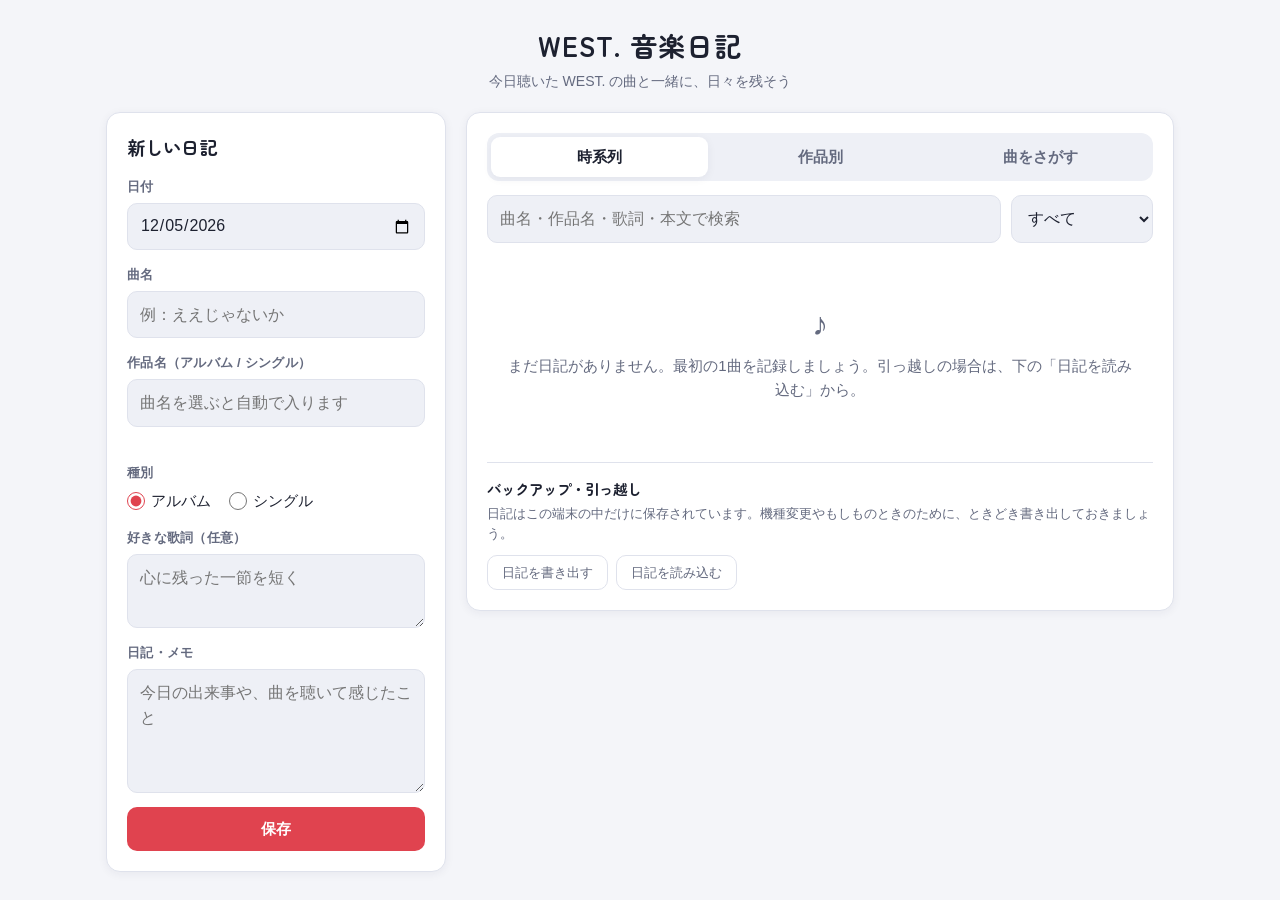
==== index.html @ 43a7b27a "WEST. 音楽日記の PWA 版を追加 - スマホのホーム画面から使える PWA 版（日記は端末の localStorage に保存） - 曲をさがす・好きな歌詞・歌詞/YouTube Music " ====
<!DOCTYPE html>
<html lang="ja">
<head>
  <meta charset="UTF-8">
  <meta name="viewport" content="width=device-width, initial-scale=1, viewport-fit=cover">
  <title>WEST. 音楽日記</title>
  <meta name="description" content="今日聴いた WEST. の曲と一緒に、日々を残す音楽日記">
  <meta name="theme-color" content="#f4f5f9" media="(prefers-color-scheme: light)">
  <meta name="theme-color" content="#12141b" media="(prefers-color-scheme: dark)">
  <meta name="apple-mobile-web-app-capable" content="yes">
  <meta name="mobile-web-app-capable" content="yes">
  <meta name="apple-mobile-web-app-title" content="WEST.日記">
  <meta name="apple-mobile-web-app-status-bar-style" content="default">
  <link rel="manifest" href="manifest.webmanifest">
  <link rel="icon" href="icons/icon-192.png" type="image/png">
  <link rel="apple-touch-icon" href="icons/apple-touch-icon.png">
  <link rel="preconnect" href="https://fonts.googleapis.com">
  <link rel="preconnect" href="https://fonts.gstatic.com" crossorigin>
  <link rel="stylesheet" href="https://fonts.googleapis.com/css2?family=Zen+Maru+Gothic:wght@500;700&display=swap">
  <link rel="stylesheet" href="style.css">
</head>
<body>
  <header class="site-header">
    <h1 class="site-title">WEST. 音楽日記</h1>
    <p class="site-subtitle">今日聴いた WEST. の曲と一緒に、日々を残そう</p>
  </header>

  <div class="notice-wrap"><p id="notice" class="notice" role="status" hidden></p></div>

  <main class="container">
    <section class="panel form-panel" aria-labelledby="form-heading">
      <h2 id="form-heading" class="panel-title">新しい日記</h2>
      <form id="entry-form" novalidate>
        <div class="form-row">
          <label for="date">日付</label>
          <input type="date" id="date" required>
        </div>
        <div class="form-row">
          <label for="song">曲名</label>
          <input type="text" id="song" list="song-options" maxlength="100" autocomplete="off" placeholder="例：ええじゃないか" required>
          <datalist id="song-options"></datalist>
        </div>
        <div class="form-row">
          <label for="album">作品名（アルバム / シングル）</label>
          <input type="text" id="album" list="album-options" maxlength="100" autocomplete="off" placeholder="曲名を選ぶと自動で入ります" required>
          <datalist id="album-options"></datalist>
          <p id="album-hint" class="hint" aria-live="polite"></p>
        </div>
        <fieldset class="category-field">
          <legend>種別</legend>
          <label class="radio"><input type="radio" id="cat-album" name="category" value="album" checked> アルバム</label>
          <label class="radio"><input type="radio" id="cat-single" name="category" value="single"> シングル</label>
        </fieldset>
        <div class="form-row">
          <label for="lyric">好きな歌詞（任意）</label>
          <textarea id="lyric" class="lyric-input" rows="2" maxlength="200" placeholder="心に残った一節を短く"></textarea>
        </div>
        <div class="form-row">
          <label for="memo">日記・メモ</label>
          <textarea id="memo" rows="4" maxlength="2000" placeholder="今日の出来事や、曲を聴いて感じたこと"></textarea>
        </div>
        <p id="form-error" class="form-error" role="alert" hidden></p>
        <div class="form-actions">
          <button type="submit" id="submit-btn" class="btn btn-primary">
            <span class="btn-label">保存</span>
          </button>
          <button type="button" id="cancel-btn" class="btn btn-secondary" hidden>キャンセル</button>
        </div>
      </form>
    </section>

    <section class="panel" aria-label="日記一覧">
      <div class="tabs" role="tablist">
        <button type="button" id="tab-timeline" class="tab is-active" role="tab" aria-selected="true" data-view="timeline">時系列</button>
        <button type="button" id="tab-group" class="tab" role="tab" aria-selected="false" data-view="group">作品別</button>
        <button type="button" id="tab-songs" class="tab" role="tab" aria-selected="false" data-view="songs">曲をさがす</button>
      </div>
      <div class="filters">
        <input type="search" id="search" class="search-input" placeholder="曲名・作品名・歌詞・本文で検索" aria-label="キーワード検索">
        <select id="category-filter" class="category-filter" aria-label="種別で絞り込み">
          <option value="all">すべて</option>
          <option value="album">アルバムのみ</option>
          <option value="single">シングルのみ</option>
        </select>
      </div>
      <p id="count" class="count" hidden></p>
      <div id="entry-list" class="entry-list" aria-live="polite">
        <div class="empty"><span class="empty-icon">♪</span><p>日記を読み込んでいます…</p></div>
      </div>
      <div class="data-panel">
        <h2 class="data-title">バックアップ・引っ越し</h2>
        <p class="data-note">日記はこの端末の中だけに保存されています。機種変更やもしものときのために、ときどき書き出しておきましょう。</p>
        <div class="data-actions">
          <button type="button" id="export-btn" class="btn btn-small">日記を書き出す</button>
          <button type="button" id="import-btn" class="btn btn-small">日記を読み込む</button>
          <input type="file" id="import-file" accept=".json,application/json" hidden>
        </div>
        <p id="backup-status" class="backup-status"></p>
        <p id="data-message" class="data-message" role="status"></p>
      </div>
    </section>
  </main>
  <audio id="player" preload="none"></audio>

  <script src="app.js"></script>
</body>
</html>
---- style.css ----
/* レイアウト: PC は左に入力フォーム・右に一覧の2カラム、狭い画面では1カラムに積む */
:root {
  --bg: #f4f5f9;
  --surface: #ffffff;
  --surface-alt: #eef0f6;
  --border: #dfe2ec;
  --text: #1d2130;
  --text-muted: #646a7f;
  --primary: #e0434f;
  --primary-hover: #c9323e;
  --primary-soft: #fde7e9;
  --on-primary: #ffffff;
  --album: #3466d6;
  --album-soft: #e3ebfc;
  --single: #b8700c;
  --single-soft: #fcefd9;
  --danger: #c22f2f;
  --danger-soft: #fbe5e5;
  --shadow: 0 2px 10px rgba(30, 30, 60, 0.06);
  --placeholder-grad: linear-gradient(135deg, #e0434f 0%, #f29e4c 50%, #3466d6 100%);
  --font-display: "Zen Maru Gothic", "Hiragino Maru Gothic ProN", "Hiragino Sans", sans-serif;
  --font-body: -apple-system, BlinkMacSystemFont, "Hiragino Sans", "Hiragino Kaku Gothic ProN", "Noto Sans JP", "Yu Gothic UI", Meiryo, sans-serif;
  --radius: 14px;
}
@media (prefers-color-scheme: dark) {
  :root:not([data-theme="light"]) {
    --bg: #12141b; --surface: #1b1e28; --surface-alt: #252938; --border: #313648;
    --text: #e9ebf2; --text-muted: #9ca2b6; --primary: #f0646e; --primary-hover: #f57f87;
    --primary-soft: #3b2328; --on-primary: #1a0c0e; --album: #86a7f6; --album-soft: #22304f;
    --single: #f0b05a; --single-soft: #3d2f1a; --danger: #f27a7a; --danger-soft: #3d2222;
    --shadow: 0 2px 10px rgba(0, 0, 0, 0.35);
    color-scheme: dark;
  }
}
:root[data-theme="dark"] {
  --bg: #12141b; --surface: #1b1e28; --surface-alt: #252938; --border: #313648;
  --text: #e9ebf2; --text-muted: #9ca2b6; --primary: #f0646e; --primary-hover: #f57f87;
  --primary-soft: #3b2328; --on-primary: #1a0c0e; --album: #86a7f6; --album-soft: #22304f;
  --single: #f0b05a; --single-soft: #3d2f1a; --danger: #f27a7a; --danger-soft: #3d2222;
  --shadow: 0 2px 10px rgba(0, 0, 0, 0.35);
  color-scheme: dark;
}

* { box-sizing: border-box; }
[hidden] { display: none !important; }
html { -webkit-text-size-adjust: 100%; }
body {
  margin: 0;
  padding: env(safe-area-inset-top, 0px) env(safe-area-inset-right, 0px) env(safe-area-inset-bottom, 0px) env(safe-area-inset-left, 0px);
  background: var(--bg);
  color: var(--text);
  font-family: var(--font-body);
  font-size: 15px;
  line-height: 1.6;
}
@media (prefers-reduced-motion: reduce) {
  * { animation: none !important; transition: none !important; scroll-behavior: auto !important; }
}

.site-header { padding: 24px 16px 4px; text-align: center; }
.site-title { margin: 0; font-family: var(--font-display); font-weight: 700; font-size: 1.7rem; letter-spacing: 0.04em; }
.site-subtitle { margin: 2px 0 0; color: var(--text-muted); font-size: 0.88rem; }

.notice {
  max-width: 1100px; margin: 12px auto 0; padding: 10px 14px;
  border-radius: 10px; background: var(--danger-soft); color: var(--danger); font-size: 0.9rem;
}
/* お知らせはスクロールしても見えるよう上に固定する */
.notice-wrap { padding: 0 16px; position: sticky; top: env(safe-area-inset-top, 0px); z-index: 10; }
.notice { box-shadow: var(--shadow); }

.container {
  max-width: 1100px; margin: 0 auto; padding: 16px;
  display: grid; grid-template-columns: 340px minmax(0, 1fr); gap: 20px; align-items: start;
}
.panel {
  background: var(--surface); border: 1px solid var(--border); border-radius: var(--radius);
  box-shadow: var(--shadow); padding: 20px; min-width: 0;
}
.form-panel { position: sticky; top: calc(env(safe-area-inset-top, 0px) + 16px); }
.form-panel.is-editing { border-color: var(--primary); box-shadow: 0 0 0 3px var(--primary-soft); }
.panel-title { margin: 0 0 14px; font-family: var(--font-display); font-size: 1.15rem; }

/* フォーム */
form { display: flex; flex-direction: column; gap: 14px; }
.form-row { display: flex; flex-direction: column; gap: 6px; }
.form-row > label, .category-field legend { font-size: 0.82rem; font-weight: 700; color: var(--text-muted); letter-spacing: 0.02em; }
input[type="date"], input[type="text"], input[type="search"], textarea, select {
  width: 100%; font: inherit; font-size: 16px; color: var(--text);
  background: var(--surface-alt); border: 1px solid var(--border); border-radius: 10px; padding: 10px 12px;
  transition: border-color .15s, box-shadow .15s;
}
input:focus, textarea:focus, select:focus { outline: none; border-color: var(--primary); box-shadow: 0 0 0 3px var(--primary-soft); }
textarea { resize: vertical; min-height: 96px; }
textarea.lyric-input { min-height: 60px; }
/* iOS Safari の日付入力はネイティブ表示のままだと幅・高さが崩れるため揃える */
input[type="date"] {
  -webkit-appearance: none; appearance: none;
  display: block; min-width: 0; max-width: 100%; min-height: 44px; line-height: 1.4;
}
input[type="date"]::-webkit-date-and-time-value { text-align: left; margin: 0; }
.hint { margin: 0; font-size: 0.8rem; color: var(--text-muted); display: flex; align-items: center; gap: 8px; min-height: 1.2em; }
.hint img { width: 28px; height: 28px; border-radius: 4px; flex-shrink: 0; }
.hint.is-missing { color: var(--single); }
.category-field { border: none; padding: 0; margin: 0; display: flex; flex-wrap: wrap; gap: 6px 18px; }
.category-field legend { padding: 0; margin-bottom: 6px; }
.radio { display: inline-flex; align-items: center; gap: 6px; cursor: pointer; }
.radio input { accent-color: var(--primary); width: 18px; height: 18px; margin: 0; }
.form-error { margin: 0; color: var(--danger); font-size: 0.88rem; }
.form-actions { display: flex; gap: 10px; }

/* ボタン */
.btn {
  font: inherit; border: none; border-radius: 10px; padding: 10px 18px; cursor: pointer;
  display: inline-flex; align-items: center; justify-content: center; gap: 8px; transition: background .15s, opacity .15s;
}
.btn:focus-visible, .tab:focus-visible { outline: 2px solid var(--primary); outline-offset: 2px; }
.btn-primary { flex: 1; background: var(--primary); color: var(--on-primary); font-weight: 700; }
.btn-primary:hover:not(:disabled) { background: var(--primary-hover); }
.btn:disabled { opacity: .6; cursor: not-allowed; }
.btn-secondary { background: var(--surface-alt); color: var(--text); border: 1px solid var(--border); }
.btn-small { padding: 4px 12px; font-size: 0.82rem; background: transparent; border: 1px solid var(--border); color: var(--text-muted); }
.btn-small:hover { color: var(--text); background: var(--surface-alt); }
.btn-danger:hover { color: var(--danger); border-color: var(--danger); }
.btn-danger-solid { padding: 4px 12px; font-size: 0.82rem; background: var(--danger); color: var(--surface); font-weight: 700; }
.spinner {
  display: none; width: 16px; height: 16px; border: 2px solid currentColor; border-right-color: transparent;
  border-radius: 50%; animation: spin .8s linear infinite;
}
.is-loading .spinner { display: inline-block; }
@keyframes spin { to { transform: rotate(360deg); } }

/* タブ・フィルター */
.tabs { display: flex; gap: 4px; padding: 4px; background: var(--surface-alt); border-radius: 12px; margin-bottom: 14px; }
.tab {
  flex: 1; font: inherit; font-weight: 700; padding: 8px; border: none; border-radius: 9px;
  background: transparent; color: var(--text-muted); cursor: pointer;
}
.tab.is-active { background: var(--surface); color: var(--text); box-shadow: var(--shadow); }
.filters { display: flex; gap: 10px; margin-bottom: 16px; }
.search-input { flex: 1; min-width: 0; }
.category-filter { width: auto; flex-shrink: 0; }
.count { margin: -6px 0 12px; font-size: 0.8rem; color: var(--text-muted); font-variant-numeric: tabular-nums; }

/* カード */
.entry-list { display: flex; flex-direction: column; gap: 14px; }
.card { display: flex; gap: 16px; padding: 14px; border: 1px solid var(--border); border-radius: 12px; background: var(--surface); }
.card.is-editing { border-color: var(--primary); background: var(--primary-soft); }
.artwork {
  flex-shrink: 0; width: 96px; height: 96px; border-radius: 10px; overflow: hidden;
  background: var(--placeholder-grad); display: flex; align-items: center; justify-content: center;
  color: #ffffff; font-size: 2rem;
}
.artwork img { width: 100%; height: 100%; object-fit: cover; display: block; }
.card-body { flex: 1; min-width: 0; display: flex; flex-direction: column; }
.card-meta { display: flex; align-items: center; gap: 8px; font-size: 0.82rem; color: var(--text-muted); font-variant-numeric: tabular-nums; }
.badge { display: inline-block; padding: 1px 8px; border-radius: 999px; font-size: 0.74rem; font-weight: 700; }
.badge-album { color: var(--album); background: var(--album-soft); }
.badge-single { color: var(--single); background: var(--single-soft); }
.card-song { margin: 4px 0 0; font-size: 1.05rem; font-weight: 700; overflow-wrap: anywhere; }
.card-album { margin: 0; font-size: 0.86rem; color: var(--text-muted); overflow-wrap: anywhere; }
.card-lyric {
  margin: 8px 0 0; padding: 2px 0 2px 10px; border-left: 3px solid var(--primary);
  color: var(--text-muted); font-style: italic; white-space: pre-wrap; overflow-wrap: anywhere;
}
.card-memo { margin: 8px 0 0; white-space: pre-wrap; overflow-wrap: anywhere; }
.card-actions { margin-top: 10px; display: flex; flex-wrap: wrap; justify-content: flex-end; align-items: center; gap: 8px; }
a.btn-small { text-decoration: none; }
.actions-gap { flex: 1; }
.btn-write { color: var(--primary); border-color: var(--primary); }
/* 試聴ボタン：再生中は背景で進み具合を示す */
.btn-play { --p: 0%; }
.btn-play.is-playing {
  color: var(--primary); border-color: var(--primary);
  background: linear-gradient(to right, var(--primary-soft) var(--p), transparent var(--p));
}

/* 書き出し・読み込み */
.data-panel { margin-top: 20px; padding-top: 14px; border-top: 1px solid var(--border); }
.data-title { margin: 0 0 4px; font-size: 0.9rem; font-family: var(--font-display); }
.data-note { margin: 0 0 10px; font-size: 0.8rem; color: var(--text-muted); }
.data-actions { display: flex; flex-wrap: wrap; gap: 8px; }
.data-actions .btn-small { padding: 6px 14px; }
.backup-status, .data-message { margin: 8px 0 0; font-size: 0.8rem; color: var(--text-muted); }
.backup-status:empty, .data-message:empty { display: none; }
.backup-status.is-warning { color: var(--single); }
.data-message.is-error { color: var(--danger); }

/* 曲をさがす */
.song-row { display: flex; gap: 12px; align-items: center; padding: 10px 12px; border: 1px solid var(--border); border-radius: 12px; }
.song-row .artwork { width: 56px; height: 56px; font-size: 1.3rem; }
.song-main { flex: 1; min-width: 0; }
.song-title { margin: 0; font-weight: 700; overflow-wrap: anywhere; }
.song-sub { margin: 0; font-size: 0.8rem; color: var(--text-muted); display: flex; flex-wrap: wrap; align-items: center; gap: 6px; font-variant-numeric: tabular-nums; }
.recorded { color: var(--primary); font-weight: 700; }
.song-row .card-actions { margin-top: 6px; justify-content: flex-start; }
.confirm-text { font-size: 0.82rem; color: var(--danger); margin-right: auto; }

/* 作品別 */
.group { display: flex; flex-direction: column; gap: 10px; }
.group + .group { margin-top: 12px; }
.group-header { display: flex; align-items: center; gap: 12px; padding-bottom: 8px; border-bottom: 1px solid var(--border); }
.group-header .artwork { width: 56px; height: 56px; font-size: 1.3rem; }
.group-info { min-width: 0; }
.group-title { margin: 0; font-family: var(--font-display); font-size: 1.08rem; overflow-wrap: anywhere; text-wrap: balance; }
.group-sub { margin: 0; font-size: 0.8rem; color: var(--text-muted); display: flex; flex-wrap: wrap; align-items: center; gap: 6px; font-variant-numeric: tabular-nums; }

.empty { text-align: center; color: var(--text-muted); padding: 40px 16px; }
.empty-icon { font-size: 2rem; display: block; margin-bottom: 4px; }
.empty p { margin: 0; }

@media (max-width: 820px) {
  .container { grid-template-columns: minmax(0, 1fr); }
  .form-panel { position: static; }
}
@media (max-width: 480px) {
  .container { padding: 12px 16px; gap: 14px; }
  .panel { padding: 16px; }
  .filters { flex-direction: column; }
  .category-filter { width: 100%; }
  .card { gap: 12px; padding: 12px; }
  .card .artwork { width: 72px; height: 72px; font-size: 1.6rem; }
  /* 外部リンクのボタンと、編集・削除を別の行に分ける */
  .card-actions { justify-content: flex-start; gap: 6px; }
  .actions-gap { flex-basis: 100%; height: 0; }
  .card-actions .btn-small { padding: 4px 10px; }
  .song-row { align-items: flex-start; }
  .song-row .artwork { width: 48px; height: 48px; }
}
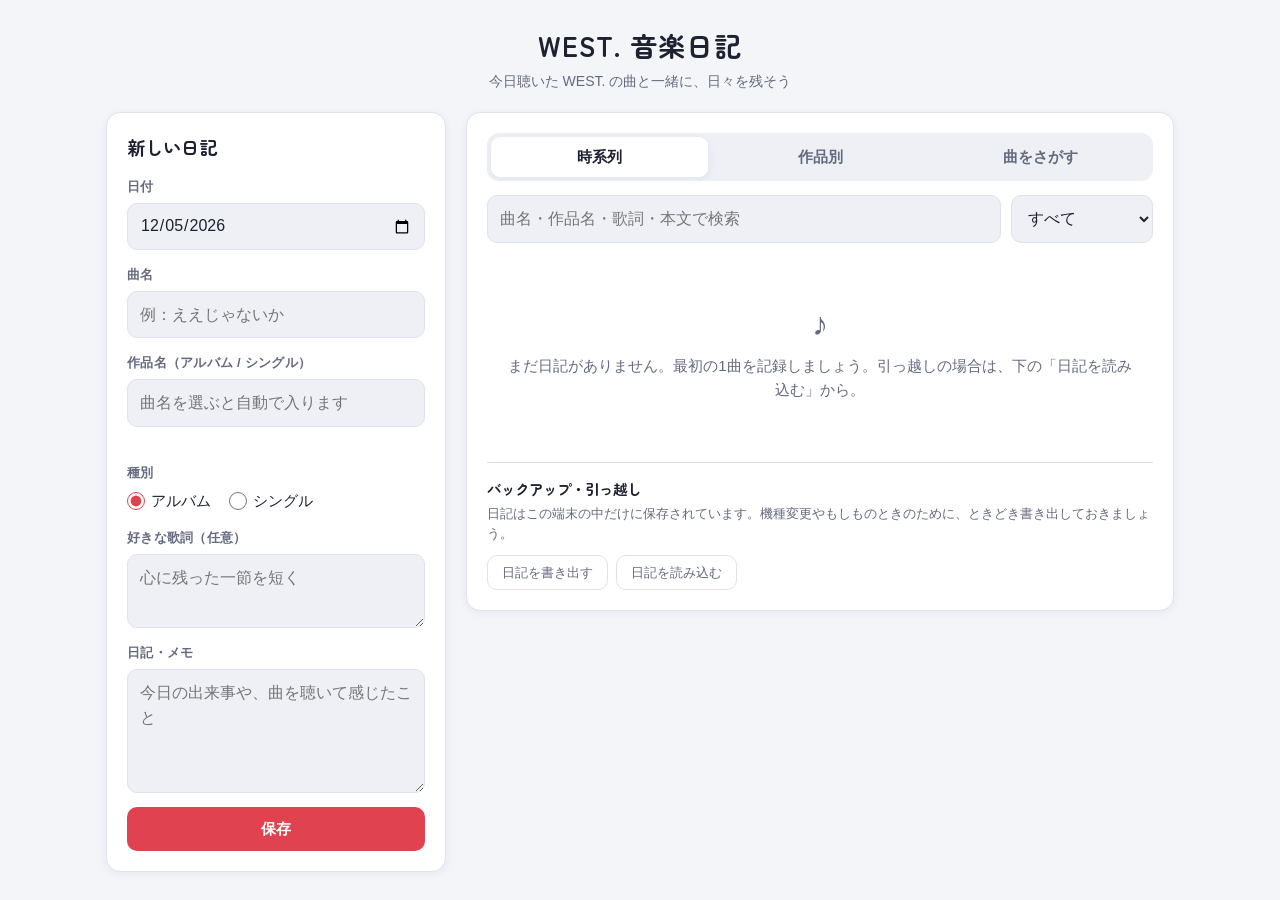
==== commit b03ebb73: "「いちばん上へ戻る」ボタンを追加 Co-Authored-By: Claude Opus 5.5 <noreply@anthropic.com>" ====
--- a/index.html
+++ b/index.html
@@ -100,6 +100,7 @@
       </div>
     </section>
   </main>
+  <button type="button" id="to-top" class="to-top" aria-label="いちばん上へ戻る" title="いちばん上へ戻る" tabindex="-1">↑</button>
   <audio id="player" preload="none"></audio>
 
   <script src="app.js"></script>
--- a/style.css
+++ b/style.css
@@ -209,12 +209,26 @@
 .empty-icon { font-size: 2rem; display: block; margin-bottom: 4px; }
 .empty p { margin: 0; }
 
+/* いちばん上へ戻るボタン（スクロールすると右下に出る） */
+.to-top {
+  position: fixed; z-index: 20;
+  right: calc(16px + env(safe-area-inset-right, 0px)); bottom: calc(16px + env(safe-area-inset-bottom, 0px));
+  width: 48px; height: 48px; border: none; border-radius: 50%;
+  background: var(--primary); color: var(--on-primary); box-shadow: 0 4px 14px rgba(0, 0, 0, 0.25);
+  font: inherit; font-size: 1.3rem; font-weight: 700; line-height: 1; cursor: pointer;
+  opacity: 0; transform: translateY(12px); pointer-events: none; transition: opacity .2s, transform .2s;
+}
+.to-top.is-visible { opacity: 1; transform: none; pointer-events: auto; }
+.to-top:hover { background: var(--primary-hover); }
+.to-top:focus-visible { outline: 2px solid var(--primary); outline-offset: 3px; }
+
 @media (max-width: 820px) {
   .container { grid-template-columns: minmax(0, 1fr); }
   .form-panel { position: static; }
 }
 @media (max-width: 480px) {
-  .container { padding: 12px 16px; gap: 14px; }
+  /* 最後のボタンが「上へ戻る」ボタンに隠れないよう下に余白を取る */
+  .container { padding: 12px 16px 80px; gap: 14px; }
   .panel { padding: 16px; }
   .filters { flex-direction: column; }
   .category-filter { width: 100%; }
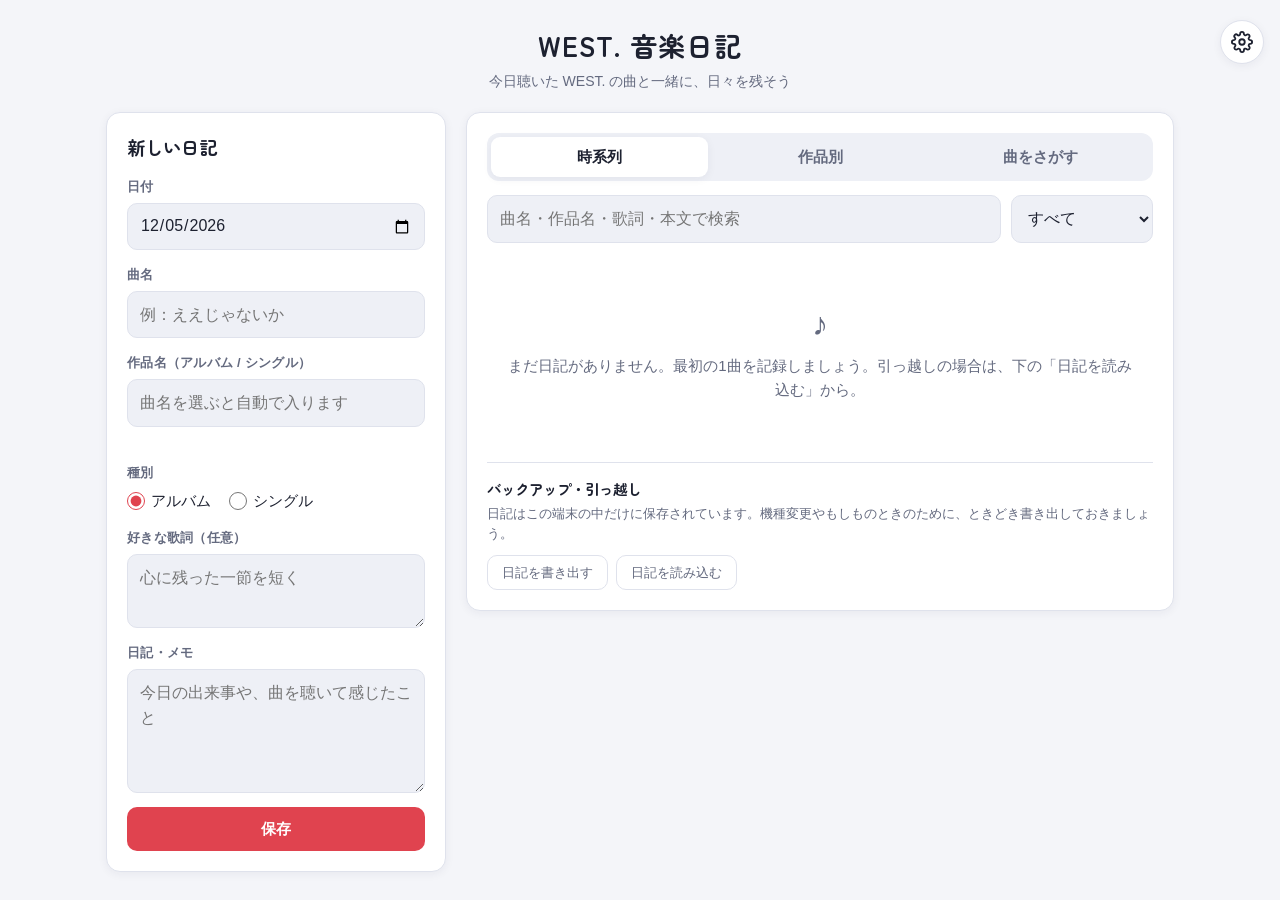
==== commit 8952a7b0: "配色・背景をカスタムできる設定パネルを追加 - プリセット（標準・モノクロ・赤・オレンジ・黄・緑・青・紫・ピンク） - テーマカラー、ライト / ダーク、背景（テーマカラー・単色・グラデーション・写真" ====
--- a/index.html
+++ b/index.html
@@ -18,11 +18,18 @@
   <link rel="preconnect" href="https://fonts.gstatic.com" crossorigin>
   <link rel="stylesheet" href="https://fonts.googleapis.com/css2?family=Zen+Maru+Gothic:wght@500;700&display=swap">
   <link rel="stylesheet" href="style.css">
+  <script src="theme.js"></script>
 </head>
 <body>
+  <div id="bg-layer" aria-hidden="true"></div>
   <header class="site-header">
-    <h1 class="site-title">WEST. 音楽日記</h1>
-    <p class="site-subtitle">今日聴いた WEST. の曲と一緒に、日々を残そう</p>
+    <div class="site-heading">
+      <h1 class="site-title">WEST. 音楽日記</h1>
+      <p class="site-subtitle">今日聴いた WEST. の曲と一緒に、日々を残そう</p>
+    </div>
+    <button type="button" id="settings-btn" class="settings-btn" aria-label="配色・背景の設定" title="配色・背景の設定">
+      <svg viewBox="0 0 24 24" fill="none" stroke="currentColor" stroke-width="2" stroke-linecap="round" stroke-linejoin="round" aria-hidden="true"><circle cx="12" cy="12" r="3"/><path d="M19.4 15a1.65 1.65 0 0 0 .33 1.82l.06.06a2 2 0 1 1-2.83 2.83l-.06-.06a1.65 1.65 0 0 0-1.82-.33 1.65 1.65 0 0 0-1 1.51V21a2 2 0 1 1-4 0v-.09A1.65 1.65 0 0 0 9 19.4a1.65 1.65 0 0 0-1.82.33l-.06.06a2 2 0 1 1-2.83-2.83l.06-.06A1.65 1.65 0 0 0 4.68 15a1.65 1.65 0 0 0-1.51-1H3a2 2 0 1 1 0-4h.09A1.65 1.65 0 0 0 4.6 9a1.65 1.65 0 0 0-.33-1.82l-.06-.06a2 2 0 1 1 2.83-2.83l.06.06A1.65 1.65 0 0 0 9 4.68a1.65 1.65 0 0 0 1-1.51V3a2 2 0 1 1 4 0v.09a1.65 1.65 0 0 0 1 1.51 1.65 1.65 0 0 0 1.82-.33l.06-.06a2 2 0 1 1 2.83 2.83l-.06.06A1.65 1.65 0 0 0 19.4 9a1.65 1.65 0 0 0 1.51 1H21a2 2 0 1 1 0 4h-.09a1.65 1.65 0 0 0-1.51 1z"/></svg>
+    </button>
   </header>
 
   <div class="notice-wrap"><p id="notice" class="notice" role="status" hidden></p></div>
@@ -103,6 +110,67 @@
   <button type="button" id="to-top" class="to-top" aria-label="いちばん上へ戻る" title="いちばん上へ戻る" tabindex="-1">↑</button>
   <audio id="player" preload="none"></audio>
 
+  <dialog id="settings" class="settings-dialog" aria-labelledby="settings-heading">
+    <div class="settings-head">
+      <h2 id="settings-heading" tabindex="-1" autofocus>配色・背景</h2>
+      <button type="button" class="btn btn-small" data-close>閉じる</button>
+    </div>
+    <div class="settings-body">
+      <section class="settings-section">
+        <h3>プリセット</h3>
+        <div id="preset-list" class="swatches"></div>
+      </section>
+
+      <section class="settings-section">
+        <h3>テーマカラー</h3>
+        <label class="color-row"><input type="color" id="accent-input"> 好きな色を選ぶ</label>
+        <p class="settings-note">ボタンや選択中のタブなどの色です。文字が読みにくい色は、自動で読みやすい明るさに調整します。</p>
+      </section>
+
+      <section class="settings-section">
+        <h3>表示モード</h3>
+        <div class="segmented" role="radiogroup" aria-label="表示モード">
+          <label><input type="radio" name="mode" value="auto"><span>端末に合わせる</span></label>
+          <label><input type="radio" name="mode" value="light"><span>ライト</span></label>
+          <label><input type="radio" name="mode" value="dark"><span>ダーク</span></label>
+        </div>
+      </section>
+
+      <section class="settings-section">
+        <h3>背景</h3>
+        <div class="segmented is-wrap" role="radiogroup" aria-label="背景">
+          <label><input type="radio" name="bg" value="default"><span>標準</span></label>
+          <label><input type="radio" name="bg" value="tint"><span>テーマカラー</span></label>
+          <label><input type="radio" name="bg" value="color"><span>単色</span></label>
+          <label><input type="radio" name="bg" value="gradient"><span>グラデーション</span></label>
+          <label><input type="radio" name="bg" value="image"><span>写真</span></label>
+        </div>
+        <div class="bg-options" data-bg-panel="color" hidden>
+          <label class="color-row"><input type="color" id="bg-color-input"> 背景の色</label>
+        </div>
+        <div class="bg-options" data-bg-panel="gradient" hidden>
+          <label class="color-row"><input type="color" id="bg-grad-a"> 上の色</label>
+          <label class="color-row"><input type="color" id="bg-grad-b"> 下の色</label>
+        </div>
+        <div class="bg-options" data-bg-panel="image" hidden>
+          <div id="bg-preview" class="bg-preview" hidden></div>
+          <div class="data-actions">
+            <button type="button" id="bg-pick" class="btn btn-small">写真を選ぶ</button>
+            <button type="button" id="bg-remove" class="btn btn-small btn-danger" hidden>写真を削除</button>
+            <input type="file" id="bg-file" accept="image/*" hidden>
+          </div>
+          <label class="range-row" id="bg-fade-row">写真を薄く <input type="range" id="bg-fade" min="0" max="0.7" step="0.05"></label>
+          <p id="bg-error" class="settings-error" role="alert" hidden></p>
+        </div>
+      </section>
+      <p class="settings-note">配色と背景の写真は、「日記を書き出す」のファイルにも含まれます。</p>
+    </div>
+    <div class="settings-foot">
+      <button type="button" id="theme-reset" class="btn btn-small">標準に戻す</button>
+      <button type="button" class="btn btn-primary" data-close>完了</button>
+    </div>
+  </dialog>
+
   <script src="app.js"></script>
 </body>
 </html>
--- a/style.css
+++ b/style.css
@@ -47,7 +47,8 @@
 body {
   margin: 0;
   padding: env(safe-area-inset-top, 0px) env(safe-area-inset-right, 0px) env(safe-area-inset-bottom, 0px) env(safe-area-inset-left, 0px);
-  background: var(--bg);
+  background: var(--page-bg, var(--bg));
+  background-attachment: fixed;
   color: var(--text);
   font-family: var(--font-body);
   font-size: 15px;
@@ -57,9 +58,9 @@
   * { animation: none !important; transition: none !important; scroll-behavior: auto !important; }
 }
 
-.site-header { padding: 24px 16px 4px; text-align: center; }
+.site-header { position: relative; padding: 24px 64px 4px; text-align: center; color: var(--on-bg, var(--text)); }
 .site-title { margin: 0; font-family: var(--font-display); font-weight: 700; font-size: 1.7rem; letter-spacing: 0.04em; }
-.site-subtitle { margin: 2px 0 0; color: var(--text-muted); font-size: 0.88rem; }
+.site-subtitle { margin: 2px 0 0; color: var(--on-bg-muted, var(--text-muted)); font-size: 0.88rem; }
 
 .notice {
   max-width: 1100px; margin: 12px auto 0; padding: 10px 14px;
@@ -167,11 +168,11 @@
 .card-actions { margin-top: 10px; display: flex; flex-wrap: wrap; justify-content: flex-end; align-items: center; gap: 8px; }
 a.btn-small { text-decoration: none; }
 .actions-gap { flex: 1; }
-.btn-write { color: var(--primary); border-color: var(--primary); }
+.btn-write { color: var(--primary-text, var(--primary)); border-color: var(--primary); }
 /* 試聴ボタン：再生中は背景で進み具合を示す */
 .btn-play { --p: 0%; }
 .btn-play.is-playing {
-  color: var(--primary); border-color: var(--primary);
+  color: var(--primary-text, var(--primary)); border-color: var(--primary);
   background: linear-gradient(to right, var(--primary-soft) var(--p), transparent var(--p));
 }
 
@@ -192,7 +193,7 @@
 .song-main { flex: 1; min-width: 0; }
 .song-title { margin: 0; font-weight: 700; overflow-wrap: anywhere; }
 .song-sub { margin: 0; font-size: 0.8rem; color: var(--text-muted); display: flex; flex-wrap: wrap; align-items: center; gap: 6px; font-variant-numeric: tabular-nums; }
-.recorded { color: var(--primary); font-weight: 700; }
+.recorded { color: var(--primary-text, var(--primary)); font-weight: 700; }
 .song-row .card-actions { margin-top: 6px; justify-content: flex-start; }
 .confirm-text { font-size: 0.82rem; color: var(--danger); margin-right: auto; }
 
@@ -221,6 +222,72 @@
 .to-top.is-visible { opacity: 1; transform: none; pointer-events: auto; }
 .to-top:hover { background: var(--primary-hover); }
 .to-top:focus-visible { outline: 2px solid var(--primary); outline-offset: 3px; }
+
+/* 背景の写真（iOS は background-attachment: fixed が効かないため、固定の層に敷く） */
+#bg-layer { display: none; position: fixed; inset: 0; z-index: -1; background-size: cover; background-position: center; }
+#bg-layer::after { content: ""; position: absolute; inset: 0; background: var(--bg); opacity: var(--bg-fade, 0.25); }
+.has-bg-image #bg-layer { display: block; }
+/* 写真や好きな色の上でも見出しが読めるよう、ヘッダーを札のように浮かせる */
+.has-bg-image .site-header .site-heading {
+  display: inline-block; padding: 8px 18px; border-radius: var(--radius);
+  background: var(--surface); background: color-mix(in srgb, var(--surface) 82%, transparent); box-shadow: var(--shadow);
+  -webkit-backdrop-filter: blur(6px); backdrop-filter: blur(6px);
+}
+
+/* 設定ボタン */
+.settings-btn {
+  position: absolute; top: 20px; right: 16px; width: 44px; height: 44px; border-radius: 50%;
+  border: 1px solid var(--border); background: var(--surface); color: var(--text); box-shadow: var(--shadow);
+  display: inline-flex; align-items: center; justify-content: center; cursor: pointer;
+}
+.settings-btn svg { width: 22px; height: 22px; }
+.settings-btn:hover { background: var(--surface-alt); }
+.settings-btn:focus-visible { outline: 2px solid var(--primary); outline-offset: 2px; }
+
+/* 設定パネル */
+.settings-dialog {
+  width: min(440px, calc(100% - 32px)); max-height: min(88vh, 760px); padding: 0;
+  border: 1px solid var(--border); border-radius: var(--radius); background: var(--surface); color: var(--text);
+  box-shadow: 0 12px 40px rgba(0, 0, 0, 0.3);
+}
+.settings-dialog::backdrop { background: rgba(10, 12, 20, 0.45); }
+.settings-dialog[open] { display: flex; flex-direction: column; }
+.settings-head { display: flex; align-items: center; justify-content: space-between; gap: 12px; padding: 16px 20px 8px; }
+.settings-head h2 { margin: 0; font-family: var(--font-display); font-size: 1.15rem; }
+.settings-head h2:focus { outline: none; }
+.settings-body { padding: 4px 20px 8px; overflow-y: auto; display: flex; flex-direction: column; gap: 18px; }
+.settings-foot { display: flex; justify-content: space-between; gap: 10px; padding: 12px 20px 16px; border-top: 1px solid var(--border); }
+.settings-section h3 { margin: 0 0 8px; font-size: 0.82rem; font-weight: 700; color: var(--text-muted); letter-spacing: 0.02em; }
+.settings-note { margin: 6px 0 0; font-size: 0.78rem; color: var(--text-muted); }
+.settings-error { margin: 6px 0 0; font-size: 0.8rem; color: var(--danger); }
+
+.swatches { display: grid; grid-template-columns: repeat(auto-fill, minmax(64px, 1fr)); gap: 8px; }
+.swatch {
+  font: inherit; font-size: 0.74rem; color: var(--text); background: transparent; cursor: pointer;
+  border: 1px solid var(--border); border-radius: 12px; padding: 8px 4px 6px;
+  display: flex; flex-direction: column; align-items: center; gap: 4px;
+}
+.swatch-dot { width: 28px; height: 28px; border-radius: 50%; border: 1px solid rgba(0, 0, 0, 0.12); }
+.swatch[aria-pressed="true"] { border-color: var(--primary); box-shadow: 0 0 0 2px var(--primary); }
+.swatch:focus-visible { outline: 2px solid var(--primary); outline-offset: 2px; }
+
+.segmented { display: flex; gap: 4px; padding: 4px; background: var(--surface-alt); border-radius: 12px; }
+.segmented label { flex: 1; position: relative; }
+.segmented input { position: absolute; opacity: 0; inset: 0; margin: 0; cursor: pointer; }
+.segmented span { display: block; text-align: center; padding: 7px 4px; border-radius: 9px; font-size: 0.8rem; font-weight: 700; color: var(--text-muted); white-space: nowrap; }
+.segmented input:checked + span { background: var(--surface); color: var(--text); box-shadow: var(--shadow); }
+.segmented input:focus-visible + span { outline: 2px solid var(--primary); outline-offset: 1px; }
+.segmented.is-wrap { flex-wrap: wrap; }
+.segmented.is-wrap label { flex: 1 1 30%; }
+
+.color-row { display: flex; align-items: center; gap: 10px; margin-top: 10px; font-size: 0.86rem; }
+.color-row input[type="color"] {
+  width: 48px; height: 36px; padding: 2px; border: 1px solid var(--border); border-radius: 8px; background: var(--surface-alt); cursor: pointer;
+}
+.bg-options { margin-top: 10px; display: flex; flex-direction: column; gap: 10px; }
+.bg-preview { width: 100%; height: 90px; border-radius: 10px; border: 1px solid var(--border); background-size: cover; background-position: center; }
+.range-row { display: flex; align-items: center; gap: 10px; font-size: 0.86rem; }
+.range-row input { flex: 1; accent-color: var(--primary); }
 
 @media (max-width: 820px) {
   .container { grid-template-columns: minmax(0, 1fr); }
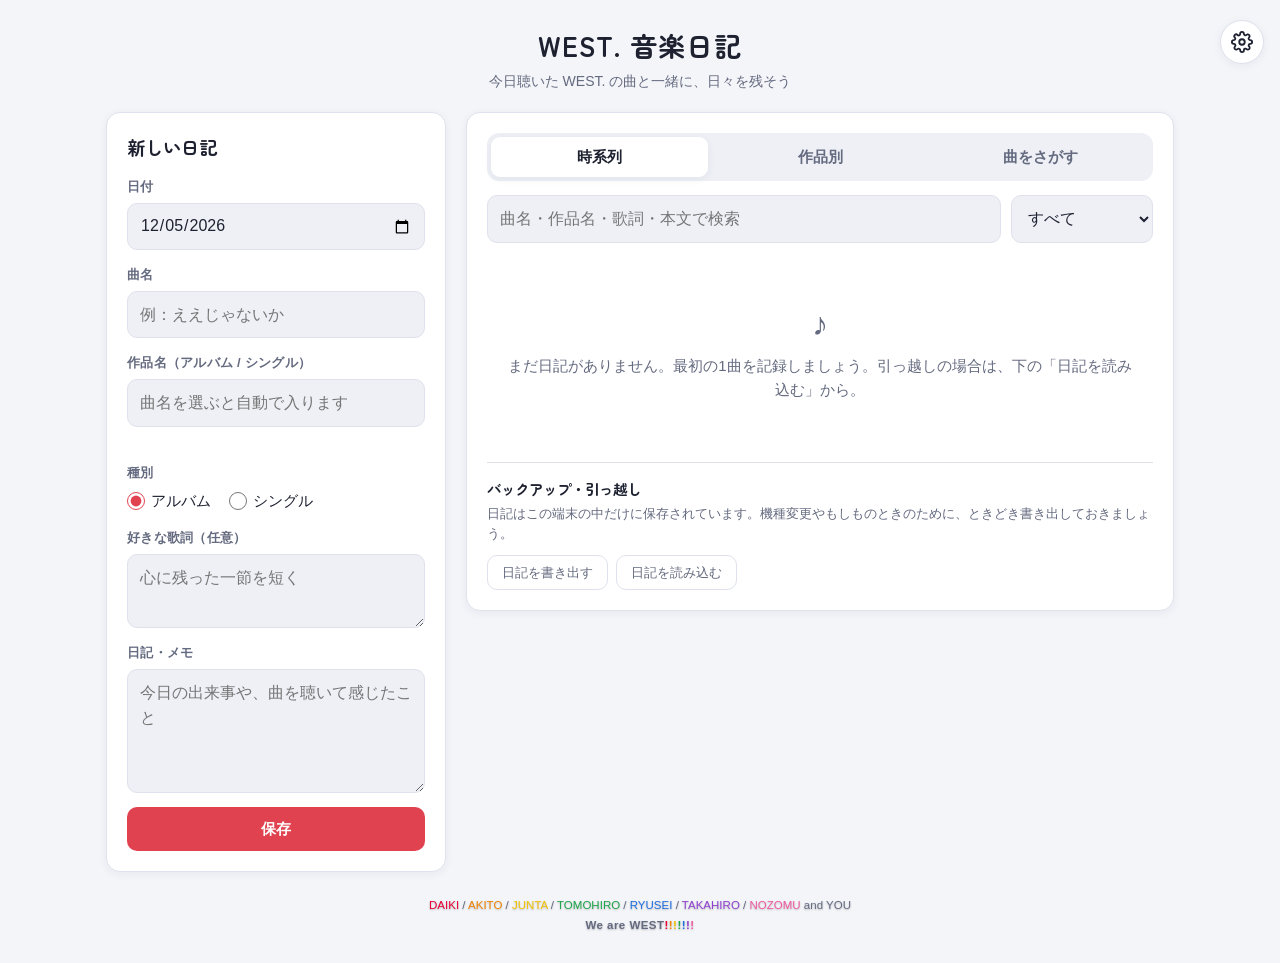
==== commit 664210f2: "写真背景の透過・歌詞ページへの直接リンク・最下部のメッセージを追加 - 背景が写真のとき、枠とカードを半透明にして写真が透けて見えるようにする - 「歌詞を見る」で J-Lyric.net の歌詞ペー" ====
--- a/index.html
+++ b/index.html
@@ -5,6 +5,7 @@
   <meta name="viewport" content="width=device-width, initial-scale=1, viewport-fit=cover">
   <title>WEST. 音楽日記</title>
   <meta name="description" content="今日聴いた WEST. の曲と一緒に、日々を残す音楽日記">
+  <meta name="robots" content="noindex">
   <meta name="theme-color" content="#f4f5f9" media="(prefers-color-scheme: light)">
   <meta name="theme-color" content="#12141b" media="(prefers-color-scheme: dark)">
   <meta name="apple-mobile-web-app-capable" content="yes">
@@ -107,6 +108,10 @@
       </div>
     </section>
   </main>
+  <footer class="site-footer">
+    <p class="members"><span class="c1">DAIKI</span> / <span class="c2">AKITO</span> / <span class="c3">JUNTA</span> / <span class="c4">TOMOHIRO</span> / <span class="c5">RYUSEI</span> / <span class="c6">TAKAHIRO</span> / <span class="c7">NOZOMU</span> and YOU</p>
+    <p class="slogan">We are WEST<span class="c1">!</span><span class="c2">!</span><span class="c3">!</span><span class="c4">!</span><span class="c5">!</span><span class="c6">!</span><span class="c7">!</span></p>
+  </footer>
   <button type="button" id="to-top" class="to-top" aria-label="いちばん上へ戻る" title="いちばん上へ戻る" tabindex="-1">↑</button>
   <audio id="player" preload="none"></audio>
 
--- a/style.css
+++ b/style.css
@@ -210,6 +210,18 @@
 .empty-icon { font-size: 2rem; display: block; margin-bottom: 4px; }
 .empty p { margin: 0; }
 
+/* ページ最下部のメッセージ（メンバーカラー） */
+.site-footer {
+  padding: 8px 16px 28px; text-align: center; font-size: 0.72rem; line-height: 1.7; letter-spacing: 0.04em;
+  color: var(--on-bg-muted, var(--text-muted)); text-shadow: 0 1px 2px rgba(0, 0, 0, 0.25);
+}
+.site-footer p { margin: 0; }
+.site-footer .slogan { font-weight: 700; }
+/* メンバー名は改行せず 1 行に収める（狭い画面では文字を小さくする） */
+.site-footer .members { white-space: nowrap; letter-spacing: 0; font-size: min(1em, calc((100vw - 32px) / 42)); }
+.c1 { color: #e60033; } .c2 { color: #f08300; } .c3 { color: #f2c200; } .c4 { color: #1fa64a; }
+.c5 { color: #1e6fe0; } .c6 { color: #9040d0; } .c7 { color: #f05aa0; }
+
 /* いちばん上へ戻るボタン（スクロールすると右下に出る） */
 .to-top {
   position: fixed; z-index: 20;
@@ -227,6 +239,13 @@
 #bg-layer { display: none; position: fixed; inset: 0; z-index: -1; background-size: cover; background-position: center; }
 #bg-layer::after { content: ""; position: absolute; inset: 0; background: var(--bg); opacity: var(--bg-fade, 0.25); }
 .has-bg-image #bg-layer { display: block; }
+/* 写真が透けて見えるよう、枠とカードを半透明にする（重なる部分は合わせて約7割の濃さ） */
+.has-bg-image .panel {
+  background: color-mix(in srgb, var(--surface) 62%, transparent);
+  -webkit-backdrop-filter: blur(3px); backdrop-filter: blur(3px);
+}
+.has-bg-image .card { background: color-mix(in srgb, var(--surface) 30%, transparent); }
+.has-bg-image .card.is-editing { background: color-mix(in srgb, var(--primary-soft) 60%, transparent); }
 /* 写真や好きな色の上でも見出しが読めるよう、ヘッダーを札のように浮かせる */
 .has-bg-image .site-header .site-heading {
   display: inline-block; padding: 8px 18px; border-radius: var(--radius);
